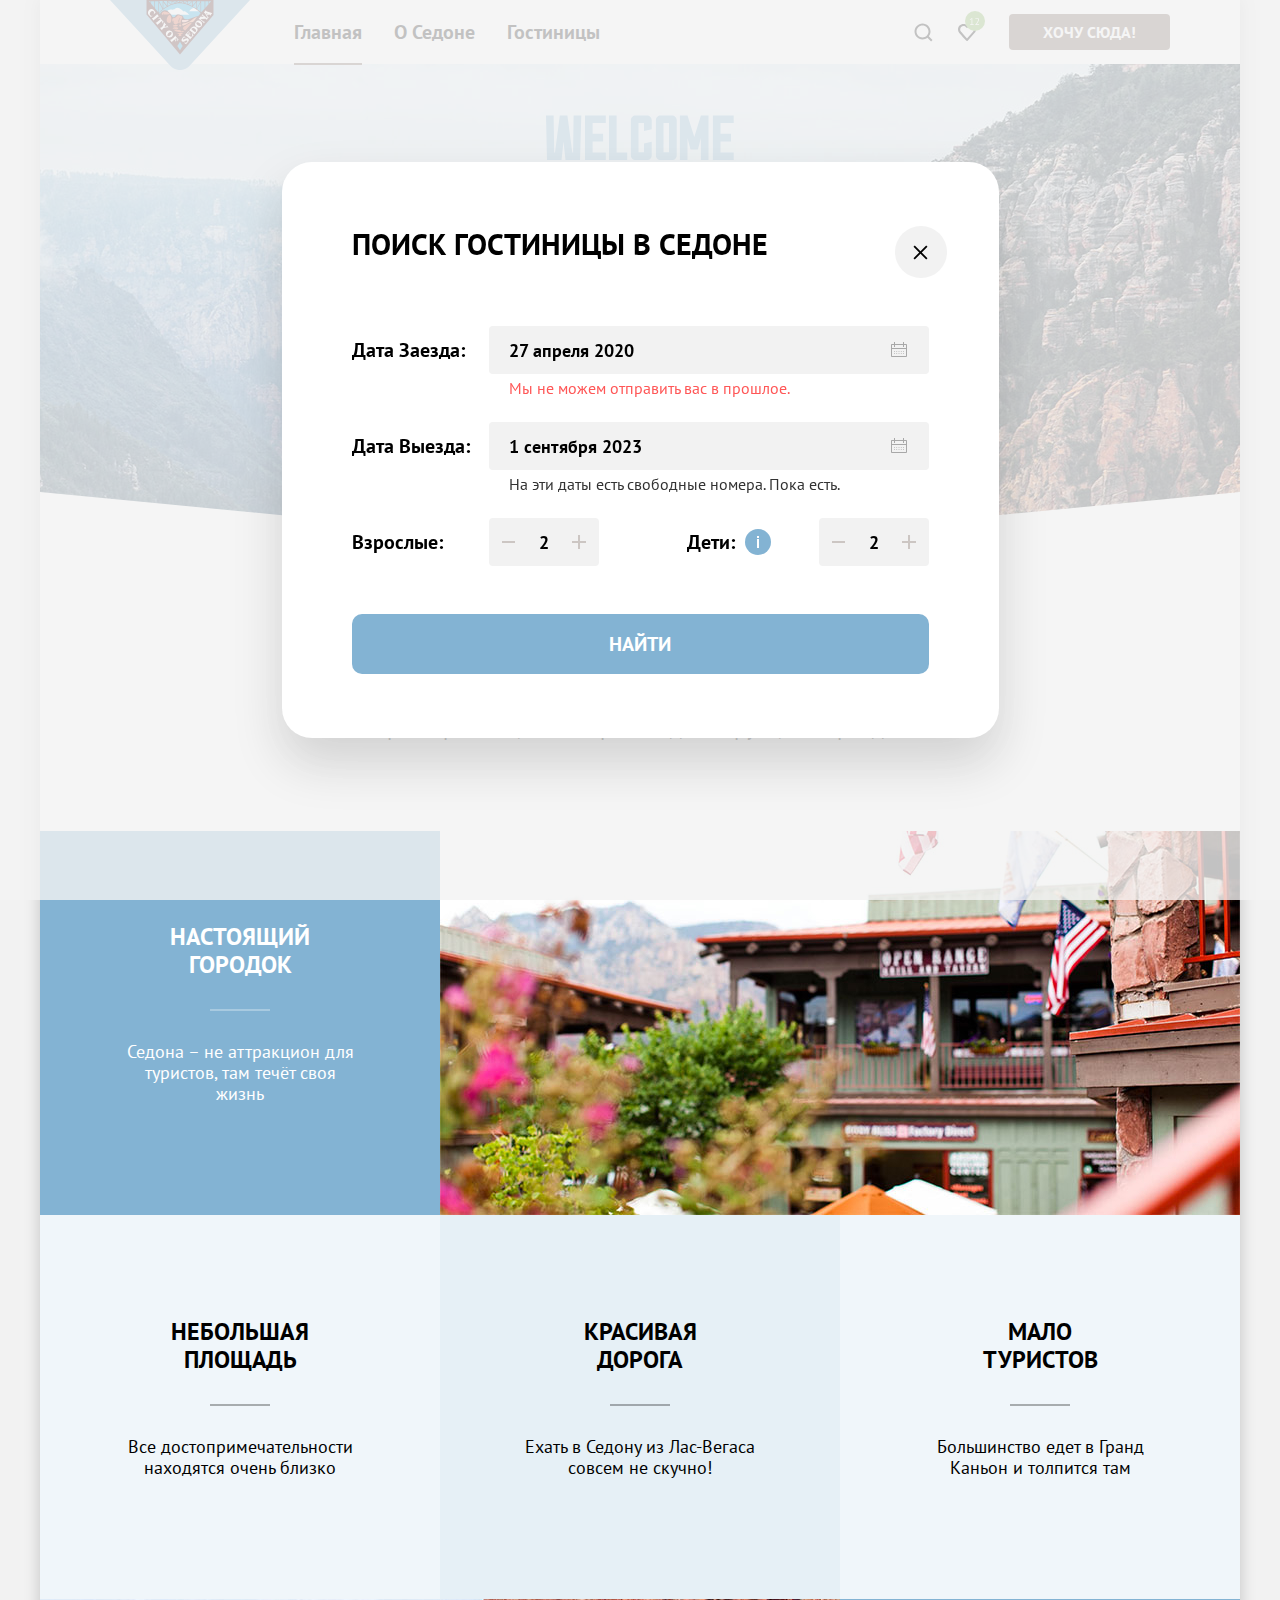
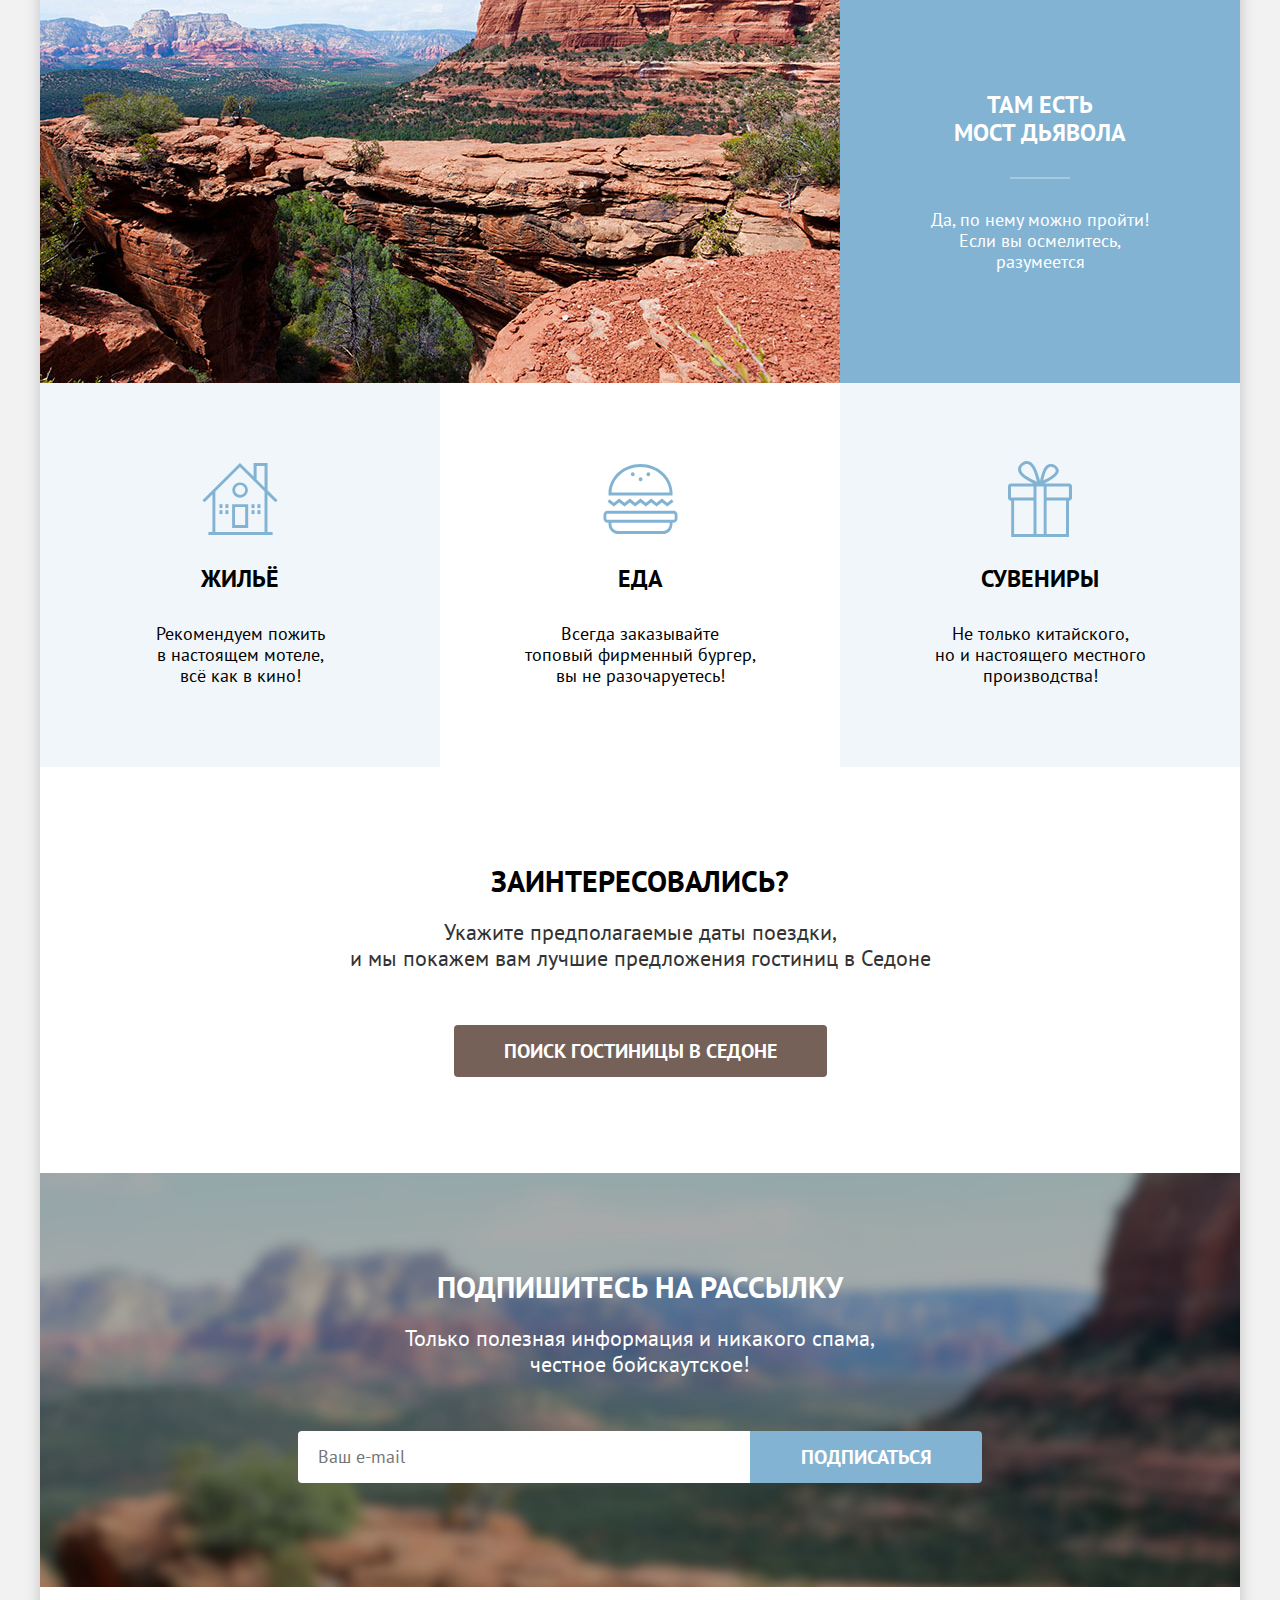
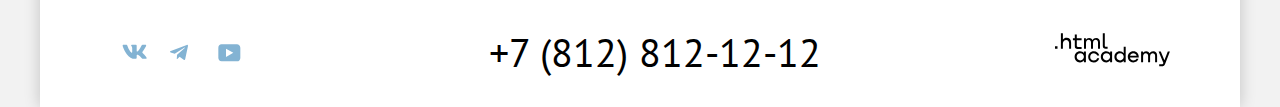
==== index.html @ a148a126 "правки" ====
<!DOCTYPE html>
<html lang="ru">

  <head>
    <meta charset="utf-8">
    <meta name="viewport" content="width=device-width, initial-scale=1">
    <link rel="stylesheet" href="styles/styles.css">
    <link rel="icon" type="image/png" sizes="32x32" href="images/favicon.png">
    <title>Седона - лучший город в Аризоне!</title>
  </head>

  <body>
    <div class="content-wrapper">
      <!-- header -->
    <header class="page-header">
      <nav class="header-navigation">
        <a class="nav-link link" href="index.html">
          <img class="header-logo" src="images/sedona-logo.svg" alt="Логотип города Седона.">
        </a>
        <ul class="nav-list list">
          <li class="nav-item">
            <a class="nav-link nav-link-current link" href="index.html">Главная</a>
          </li>
          <li class="nav-item">
            <a class="nav-link link" href="#">О Седоне</a>
          </li>
          <li class="nav-item">
            <a class="nav-link link" href="catalog.html">Гостиницы</a>
          </li>
        </ul>
        <ul class="nav-user list">
          <li class="nav-user-item">
            <span class="visually-hidden">Поиск гостиницы.</span>
            <a class="search-btn link" href="catalog.html"></a>
          </li>
          <li class="nav-user-item favorites-count">
            <span class="visually-hidden">Список избранного.</span>
            <a class="favorite-btn link" href="#"></a>
          </li>
          <li class="nav-user-item">
            <a class="favorites-hotel-button link btn-brown" href="#">ХОЧУ СЮДА!</a>
          </li>
        </ul>
      </nav>
    </header>

    <main class="main-index">
          <!-- intro -->
      <section class="welcome-intro">
        <div class="background-intro">
          <img class="welcome-intro-img" src="images/welcome-intro.svg" width="458" height="352" alt="Добро пожаловать в неподражаемую Седону, потому что Гранд-Каньон отстой.">
        </div>
        <h1 class="main-title">Седона – небольшой городок в аризоне,<br> заслуживающий большего!</h1>
        <p class="main-title-description">Рассмотрим причины, по которым Седона круче, чем Гранд-Каньон!</p>
      </section>
          <!-- список преимуществ -->
      <section class="advantages">
        <ul class="advantage-list list">
          <li class="advantage-item blue-card">
            <h3 class="advantage-title underline">Настоящий<br> городок</h3>
            <p class="advantage-description">Седона – не аттракцион для<br> туристов, там течёт своя<br> жизнь</p>
          </li>
          <li class="advantage-item advantage-image">
            <img src="images/town-image.jpg" alt="Здания города на фоне горы." width="800" height="384">
          </li>
          <li class="advantage-item second-string">
            <h3 class="advantage-title underline">Небольшая<br> площадь</h3>
            <p class="advantage-description">Все достопримечательности<br> находятся очень близко</p>
          </li>
          <li class="advantage-item second-string lightblue-card">
            <h3 class="advantage-title underline">Красивая<br> дорога</h3>
            <p class="advantage-description">Ехать в Седону из Лаc-Вегаса<br> совсем не скучно!</p>
          </li>
          <li class="advantage-item second-string">
            <h3 class="advantage-title underline">Мало<br> туристов</h3>
            <p class="advantage-description">Большинство едет в Гранд<br> Каньон и толпится там</p>
          </li>
          <li class="advantage-item advantage-image">
            <img src="images/devil-bridge.jpg" alt="Горная арка соединяющая две скалы." width="800" height="384">
          </li>
          <li class="advantage-item blue-card">
            <h3 class="advantage-title underline">Там есть<br> мост дьявола</h3>
            <p class="advantage-description">Да, по нему можно пройти!<br> Если вы осмелитесь,<br> разумеется</p>
          </li>
          <li class="advantage-item housing-card">
            <h3 class="advantage-title">Жильё</h3>
            <p class="advantage-description">Рекомендуем пожить<br> в настоящем мотеле,<br> всё как в кино!</p>
          </li>
          <li class="advantage-item food-card">
            <h3 class="advantage-title">Еда</h3>
            <p class="advantage-description">Всегда заказывайте<br> топовый фирменный бургер,<br> вы не разочаруетесь!
            </p>
          </li>
          <li class="advantage-item souvenir-card">
            <h3 class="advantage-title">Сувениры</h3>
            <p class="advantage-description">Не только китайского,<br> но и настоящего местного<br> производства!</p>
          </li>
        </ul>
      </section>
          <!-- поиск гостницы -->
      <section class="hotel-search">
        <h2 class="hotel-search-title">Заинтересовались?</h2>
        <p class="hotel-search-offer">Укажите предполагаемые даты поездки,<br> и мы покажем вам лучшие предложения гостиниц в Седоне</p>
        <a class="hotel-search-btn link btn-brown" href="catalog.html">Поиск гостиницы в Седоне</a>
      </section>
          <!-- подписка на рассылку -->
      <section class="mailing-list">
        <h2 class="subscribe-title">Подпишитесь на рассылку</h2>
        <p class="subscribe-description">Только полезная информация и никакого спама,<br> честное бойскаутское!</p>
        <form class="subscribe-field" action="https://echo.htmlacademy.ru/" method="post">
          <label class="email-label" for="mail-input"></label>
          <input type="email" placeholder="Ваш e-mail" class="mail-input" id="mail-input" name="subscriber email">
          <button class="subscribe-btn btn-blue" type="submit">подписаться</button>
        </form>
      </section>
    </main>
        <!-- footer -->
    <footer class="page-footer">
      <ul class="social list">
        <li class="social-item">
          <a class="footer-link-vk" href="https://vk.com/htmlacademy">
            <svg class="social-icon" width="25" height="15" fill="none" viewBox="0 0 25 15" xmlns="http://www.w3.org/2000/svg"><path fill-rule="evenodd" clip-rule="evenodd" d="M24.116 1.804c.166-.546 0-.948-.795-.948h-2.625c-.668 0-.976.347-1.143.73 0 0-1.335 3.196-3.226 5.272-.612.602-.89.793-1.224.793-.167 0-.418-.19-.418-.738V1.804c0-.656-.184-.948-.74-.948H9.817c-.417 0-.668.304-.668.593 0 .621.946.765 1.043 2.513V7.76c0 .833-.153.984-.487.984-.89 0-3.055-3.21-4.34-6.885-.249-.715-.5-1.003-1.172-1.003H1.566c-.75 0-.9.347-.9.73 0 .682.89 4.07 4.145 8.551 2.17 3.06 5.225 4.72 8.008 4.72 1.67 0 1.875-.369 1.875-1.004V11.54c0-.737.158-.884.687-.884.39 0 1.057.192 2.615 1.667 1.78 1.75 2.073 2.533 3.075 2.533h2.625c.75 0 1.126-.368.91-1.096-.238-.724-1.088-1.775-2.215-3.022-.612-.71-1.53-1.475-1.809-1.858-.389-.49-.278-.71 0-1.147 0 0 3.2-4.426 3.533-5.929h.001Z"/></svg>
            <span class="visually-hidden">Группа в контакте html академии.</span>
          </a>
        </li>
        <li class="social-item">
          <a class="footer-link-tg" href="https://t.me/htmlacademy">
            <svg class="social-icon" width="18" height="16" viewBox="0 0 18 16" fill="none" xmlns="http://www.w3.org/2000/svg"><path d="M16.785.956.84 7.104C-.248 7.541-.24 8.148.64 8.42l4.094 1.277 9.472-5.976c.448-.272.857-.126.52.173l-7.673 6.925H7.05l.002.001-.283 4.22c.414 0 .597-.19.829-.414l1.988-1.934 4.136 3.055c.762.42 1.31.205 1.5-.706l2.715-12.795c.278-1.114-.425-1.618-1.153-1.29Z"/></svg>
            <span class="visually-hidden">Канал в телеграм html академии.</span>
          </a>
        </li>
        <li class="social-item">
          <a class="footer-link-yt" href="https://youtube.com/user/htmlacademyru">
            <svg class="social-icon" width="23" height="18" viewBox="0 0 23 18" fill="none" xmlns="http://www.w3.org/2000/svg"><path d="M18.94.356H3.507C1.647.356.333 1.95.333 3.756V13.85c0 1.913 1.314 3.506 3.174 3.506H19.16c1.642 0 3.174-1.593 3.174-3.4v-10.2c-.219-1.806-1.532-3.4-3.393-3.4ZM7.995 12.894V4.819l7.333 4.037-7.333 4.038Z"/></svg>
            <span class="visually-hidden">Канал на ютуб html академии.</span>
          </a>
        </li>
      </ul>
      <a class="footer-phone-number link" href="telto:+78128121212">
        +7 (812) 812-12-12
        <span class="visually-hidden">Контактный номер академии.</span>
      </a>
      <a class="footer-link-htmlacademy" href="https://htmlacademy.ru/">
        <svg class="academy-icon" width="115" height="34" viewBox="0 0 115 34" fill="none" xmlns="http://www.w3.org/2000/svg"><path d="M0 13.256v2.6h2.5v-2.6H0ZM11.6 4.856c-1.6 0-2.8.7-3.6 1.7h-.1v-6.2h-2v15.5h2v-5.3c0-2.1 1.3-3.6 3.3-3.6 1.8 0 2.9 1.4 2.9 3.2v5.7h2v-6.1c.1-3-1.8-4.9-4.5-4.9ZM26.6 5.156h-4.8v-3.7h-2v3.8h-1.9v2h1.9v6c0 1.7 1 2.7 2.7 2.7h4.1v-2h-3.7c-.7 0-1.1-.4-1.1-1.1v-5.7h4.8v-2ZM41.1 4.956c-1.6 0-2.9.8-3.5 2.1h-.1c-.6-1.2-1.8-2.1-3.4-2.1-1.4 0-2.5.8-3.1 1.8h-.1v-1.6H29v10.6h2v-5.4c0-2 1-3.5 2.6-3.5 1.5 0 2.4 1 2.4 2.6v6.3h2v-5.6c0-2.4 1.4-3.3 2.6-3.3 1.5 0 2.4 1 2.4 2.6v6.3h2v-6.5c.1-2.5-1.4-4.3-3.9-4.3ZM47.8 13.056c0 1.7 1 2.7 2.8 2.7h2v-2h-1.7c-.7 0-1.1-.4-1.1-1.1V.356h-2v12.7ZM28.9 20.056c-.9-1.1-2.2-1.8-3.9-1.8-3.1 0-5.4 2.3-5.4 5.6s2.3 5.6 5.4 5.6c1.8 0 3-.8 3.8-1.9h.1v1.6h2v-10.6h-2v1.5Zm-3.6 7.4c-2.2 0-3.6-1.6-3.6-3.6s1.4-3.6 3.6-3.6 3.6 1.6 3.6 3.6c0 1.9-1.4 3.6-3.6 3.6ZM44.2 22.356c-.5-2.4-2.6-4.1-5.4-4.1-3.4 0-5.6 2.5-5.6 5.6 0 3.1 2.2 5.6 5.6 5.6 2.8 0 4.9-1.8 5.4-4.2h-2.1c-.4 1.3-1.7 2.3-3.3 2.3-2.2 0-3.6-1.6-3.6-3.6s1.4-3.6 3.6-3.6c1.6 0 2.8 1 3.3 2.2h2.1v-.2ZM55.1 20.056c-.9-1.1-2.2-1.8-3.9-1.8-3.1 0-5.4 2.3-5.4 5.6s2.3 5.6 5.4 5.6c1.8 0 3-.8 3.8-1.9h.1v1.6h2v-10.6h-2v1.5Zm-3.6 7.4c-2.2 0-3.6-1.6-3.6-3.6s1.4-3.6 3.6-3.6 3.6 1.6 3.6 3.6c0 1.9-1.5 3.6-3.6 3.6ZM68.7 20.156c-.9-1.1-2.2-1.9-3.9-1.9-3.1 0-5.4 2.3-5.4 5.6s2.2 5.6 5.4 5.6c1.7 0 3-.8 3.8-1.8h.1v1.5h2v-15.4h-2v6.4Zm-3.6 7.3c-2.2 0-3.6-1.6-3.6-3.6s1.4-3.6 3.6-3.6 3.6 1.6 3.6 3.6c-.1 2-1.5 3.6-3.6 3.6ZM78.3 18.256c-3.3 0-5.5 2.5-5.5 5.6 0 3 2.1 5.6 5.5 5.6 2.5 0 4.5-1.3 5.2-3.6h-2.1c-.5 1-1.6 1.6-3 1.6-1.9 0-3.3-1.3-3.4-2.9h8.8c.2-3.6-2-6.3-5.5-6.3Zm0 1.9c1.7 0 3 1 3.3 2.6h-6.5c.3-1.5 1.5-2.6 3.2-2.6ZM98.2 18.256c-1.6 0-2.9.8-3.6 2h-.1c-.6-1.2-1.8-2-3.4-2-1.4 0-2.5.7-3.1 1.8v-1.5h-1.9v10.6h2v-5.4c0-2 1-3.4 2.6-3.5 1.5 0 2.4 1 2.4 2.6v6.3h2v-5.6c0-2.4 1.4-3.3 2.6-3.3 1.5 0 2.4 1 2.4 2.6v6.3h2v-6.5c.1-2.6-1.4-4.4-3.9-4.4ZM109.4 27.356l-3.6-8.9h-2.2l4.8 11.6c-.3.9-.7 1.2-1.7 1.2h-2.5v2h2.5c1.8 0 2.8-.8 3.5-2.6l4.7-12.2h-2.1l-3.4 8.9Z"/></svg>
        <span class="visually-hidden">Сайт html академии.</span>
      </a>
    </footer>
        <!-- modal-container -->
        <!-- для отображения модального окна нужно удалить класс modal-container-close -->
    <div class="modal-container modal-container-close">
      <div class="modal-wrapper">
        <button class="modal-close-btn">
          <span class="visually-hidden">Закрыть.</span>
        </button>
        <div class="modal-content">
          <h2 class="modal-title">Поиск гостиницы в Седоне</h2>
          <form class="modal-field" action="https://echo.htmlacademy.ru/" method="post">
            <label class="arrival-date" for="arrival-date-input">Дата Заезда:</label>
            <input class="arrival-date-input modal-input" type="text" value="27 апреля 2020" id="arrival-date-input" name="arrival date" required>
            <p class="date-error">Мы не можем отправить вас в прошлое.</p>
            <label class="departure-date" for="departure-date-input">Дата Выезда:</label>
            <input class="departure-date-input modal-input" type="text" value="1 сентября 2023" id="departure-date-input" name="departure date" required>
            <p class="free-rooms">На эти даты есть свободные номера. Пока есть.</p>
            <label class="adults-count" for="adults-count-input">Взрослые:</label>
            <div class="adults-count-wrapper">
              <button class="minus-btn" type="button">
                <span class="visually-hidden">Минус.</span>
              </button>
              <input class="adults-count-input modal-input" type="text" value="2" id="adults-count-input" name="adults count" required>
              <button class="plus-btn" type="button">
                <span class="visually-hidden">Плюс.</span>
              </button>
            </div>
            <label class="childs-count" for="childs-count-input">
              Дети:
              <span class="tooltip">
                <span class="tooltip-text">Укажите количество детей,<br> которые будут с вами, возраст<br> которых от 6 до 18 лет. Дети<br> до 6 лет размещаются<br> бесплатно.</span>
              </span>
            </label>
            <div class="childs-count-wrapper">
              <button class="minus-btn" type="button">
                <span class="visually-hidden">Минус.</span>
              </button>
              <input class="childs-count-input modal-input" type="text" value="2" id="childs-count-input" name="childs count" required>
              <button class="plus-btn" type="button">
                <span class="visually-hidden">Плюс.</span>
              </button>
            </div>
            <button class="modal-search-btn" type="submit">Найти</button>
          </form>
        </div>
      </div>
    </div>
    </div>
  </body>
</html>
---- styles/styles.css ----
/*
* Prefixed by https://autoprefixer.github.io
* PostCSS: v8.4.14,
* Autoprefixer: v10.4.7
* Browsers: > 2% and last 1 version
*/

@font-face {
  font-family: "PT Sans";
  font-style: normal;
  font-weight: 400;
  src: url("../fonts/ptsans-400.woff2") format("woff2");
  font-display: swap;
}

@font-face {
  font-family: "PT Sans";
  font-style: normal;
  font-weight: 700;
  src: url("../fonts/ptsans-700.woff2") format("woff2");
  font-display: swap;
}

html {
  background-color: #f2f2f2;
  height: 100%;
}

body {
  min-width: 1200px;
  min-height: 100%;
  margin: 0;
  padding: 0;
  display: flex;
  flex-direction: column;
  font-family: "PT Sans", "Arial", sans-serif;
  font-size: 18px;
  line-height: 21px;
  font-weight: 400;
  color: #000000;
  background-color: #f2f2f2;
}

.content-wrapper {
  margin: 0 auto;
  width: 1200px;
  background-color: #ffffff;
  box-shadow: 0 0 15px rgba(0, 0, 0, 0.2);
}

.link {
  text-decoration: none;
  color: inherit;
}

.list {
  list-style-type: none;
}

.visually-hidden {
  position: absolute;
  width: 1px;
  height: 1px;
  margin: -1px;
  padding: 0;
  border: 0;
  clip: rect(0 0 0 0);
  overflow: hidden;
}

/* header */
.header-navigation {
  display: flex;
  position: relative;
  padding: 0 70px;
}

.header-logo {
  position: absolute;
  top: 0;
  z-index: 1;
}

.nav-list {
  margin: 0 0 0 168px;
  padding: 0;
  display: flex;
  flex-wrap: wrap;
  max-width: 460px;
  align-items: center;
  font-size: 20px;
  line-height: 24px;
  font-weight: 700;
}

.nav-item {
  position: relative;
  margin: 20px 16px;
}

.nav-link {
  padding: 20px 0;
}

.nav-link-current::after {
  content: "";
  position: absolute;
  display: block;
  width: 100%;
  top: 43px;
  border-bottom: 2px solid #756257;
  z-index: 1;
}

.nav-user {
  margin: 0;
  margin-left: auto;
  padding: 0;
  display: flex;
  flex-wrap: wrap;
  max-width: 320px;
  align-items: center;
}

.nav-user-item {
  position: relative;
}

.search-btn {
  display: block;
  padding: 22px 12px;
  width: 20px;
  height: 20px;
  background-image: url("../images/search-btn.svg");
  background-repeat: no-repeat;
  background-position: 50% 50%;
}

.favorite-btn {
  display: block;
  padding: 23px 13px;
  width: 18px;
  height: 17px;
  background-image: url("../images/favorites-btn.svg");
  background-repeat: no-repeat;
  background-position: 50% 50%;
}

.favorites-hotel-button {
  display: block;
  margin: 14px 0 14px;
  margin-left: 20px;
  padding: 8px 34px;
  font-size: 16px;
  line-height: 20px;
  font-weight: 700;
  color: #ffffff;
  background-color: #756157;
  border-radius: 4px;
}

.favorites-count::before {
  content: "";
  position: absolute;
  top: 10px;
  left: 20px;
  width: 20px;
  height: 20px;
  background-image: url("../images/favorites-count.svg");
}
/* header */

/* main */
/* welcome-intro */
.main-index {
  flex-grow: 1;
}

.background-intro {
  margin-bottom: 69px;
  display: block;
  min-height: 485px;
  text-align: center;
  background:
    url("../images/intro-lowercase.svg") no-repeat center bottom,
    url("../images/index-background.jpg") no-repeat center;
  background-color: #000000;
}

.welcome-intro-img {
  margin-top: 51px;
}

.main-title {
  margin-top: 0;
  margin-bottom: 25px;
  text-align: center;
  font-size: 30px;
  line-height: 36px;
  font-weight: 700;
  text-transform: uppercase;
}

.main-title-description {
  margin-top: 0;
  margin-bottom: 90px;
  text-align: center;
  font-size: 22px;
  line-height: 26px;
  color: #333333;
}
/* welcome-intro */

/* advantages */
.advantage-list {
  margin: 0;
  padding: 0;
  display: grid;
  grid-template-columns: 400px 400px 400px;
  grid-auto-flow: dense;
  text-align: center;
}

.advantage-item {
  display: flex;
  min-height: 384px;
  box-sizing: border-box;
  flex-direction: column;
  text-align: center;
  background-color: rgba(131, 179, 211, 0.12);
}

.advantage-image {
  grid-column: span 2;
}

.advantage-title {
  margin: 0 0 62px;
  position: relative;
  font-size: 24px;
  line-height: 28px;
  font-weight: 700;
  text-transform: uppercase;
}

.housing-card .advantage-title,
.food-card .advantage-title,
.souvenir-card .advantage-title {
  margin-bottom: 30px;
}

.blue-card .advantage-title {
  color: #ffffff;
}

.advantage-description {
  margin: 0;
}

.blue-card {
  padding: 92px 84px 111px;
  background-color: rgba(131, 179, 211, 1);
  color: #ffffff;
}

.second-string {
  padding: 103px 84px 121px;
}

.housing-card,
.food-card,
.souvenir-card {
  padding: 182px 84px 81px;
}

.housing-card {
  background: url("../images/hotel-icon.svg") no-repeat center 80px;
  background-color: rgba(131, 179, 211, 0.12);
}

.food-card {
  background: url("../images/food-icon.svg") no-repeat center 81px;
}

.souvenir-card {
  background: url("../images/souvenir-icon.svg") no-repeat center 78px;
  background-color: rgba(131, 179, 211, 0.12);
}

.underline::after {
  content: "";
  position: absolute;
  display: block;
  top: 86px;
  left: 50%;
  transform: translate(-50%);
  width: 60px;
  border-bottom: 2px solid rgba(0, 0, 0, 0.3);
}

.blue-card .underline::after {
  border-bottom: 2px solid rgba(255, 255, 255, 0.3);
}

.lightblue-card {
  background-color: rgba(131, 179, 211, 0.2);
}
/* advantages */

/* hotel-search */
.hotel-search {
  padding: 96px 0;
  text-align: center;
}

.hotel-search-title {
  margin: 0 auto 20px;
  max-width: 592px;
  font-size: 30px;
  line-height: 36px;
  font-weight: 700;
  text-transform: uppercase;
}

.hotel-search-offer {
  margin-top: 0;
  margin-bottom: 54px;
  font-size: 22px;
  line-height: 26px;
  color: #333333;
}

.hotel-search-btn {
  margin: 0 auto;
  padding: 8px 50px;
  display: inline-block;
  line-height: 36px;
  font-size: 20px;
  font-weight: 700;
  text-transform: uppercase;
  color: #ffffff;
  background-color: #756157;
  border-radius: 4px;
}
/* hotel-search */

/* mailing-list */
.mailing-list {
  padding: 96px 0 104px;
  text-align: center;
  background-image: url("../images/mailing-list-background.jpeg");
  background-size: cover;
  background-color: #000000;
}

.subscribe-title {
  margin-top: 0;
  margin-bottom: 20px;
  font-size: 30px;
  line-height: 36px;
  font-weight: 700;
  text-transform: uppercase;
  color: #ffffff;
}

.subscribe-description {
  margin: 0 auto 54px;
  max-width: 475px;
  font-size: 22px;
  line-height: 26px;
  color: #ffffff;
}

.subscribe-field {
  margin: 0;
  padding: 0;
  display: flex;
  justify-content: center;
}

.mail-input {
  margin: 0;
  padding: 14px 0 14px 20px;
  width: 432px;
  font-family: "PT Sans", "Arial", sans-serif;
  font-size: 18px;
  line-height: 24px;
  border: none;
  border-radius: 4px 0 0 4px;
  outline: none;
}

.inner-mail-input {
  background-color: #f2f2f2;
}

.subscribe-btn {
  margin: 0;
  padding: 8px 0;
  width: 232px;
  font-family: "PT Sans", "Arial", sans-serif;
  font-size: 20px;
  line-height: 36px;
  font-weight: 700;
  text-transform: uppercase;
  color: #ffffff;
  background-color: #82b3d3;
  border: none;
  border-radius: 0 4px 4px 0;
}
/* mailing-list */

/* page-footer */
.page-footer {
  padding: 45px 70px 35px 70px;
  display: flex;
  flex-wrap: wrap;
  justify-content: space-between;
  align-items: center;
}

.social {
  margin: 0;
  padding: 0;
  max-width: 144px;
  display: flex;
  flex-wrap: wrap;
  align-items: center;
}

.social-item {
  width: 48px;
  height: 40px;
}

.social-icon {
  padding: 12px 12px;
  fill: #83b3d3;
}

.footer-phone-number {
  display: block;
  margin: 0;
  padding: 0;
  max-width: 340px;
  font-size: 40px;
  line-height: 40px;
}

.academy-icon {
  fill: #000000;
}
/* page-footer */

/* modal-container */
.modal-container {
  position: fixed;
  top: 0;
  left: 0;
  display: flex;
  width: 100%;
  height: 100%;
  background-color: rgba(242, 242, 242, 0.8);
  z-index: 1;
}

/* .modal-container-close {
  display: none;
} */

.modal-wrapper {
  position: relative;
  margin: auto;
  padding: 64px 70px;
  box-sizing: border-box;
  width: 717px;
  background-color: #ffffff;
  box-shadow: 0 25px 50px rgba(0, 0, 0, 0.15);
  border-radius: 30px;
}

.modal-close-btn {
  position: absolute;
  right: 52px;
  top: 64px;
  width: 52px;
  height: 52px;
  background-image: url("../images/modal-close.svg");
  background-repeat: no-repeat;
  background-position: center;
  background-color: #f2f2f2;
  border: none;
  border-radius: 50%;
}

.modal-title {
  margin-top: 0;
  margin-bottom: 64px;
  font-size: 30px;
  line-height: 36px;
  font-weight: 700;
  text-transform: uppercase;
}

.modal-field {
  display: grid;
  grid-template-columns: 137px 110px 1fr 110px;
  grid-template-rows: repeat(5, auto);
  align-items: center;
}

.modal-field label {
  font-size: 20px;
  line-height: 24px;
  font-weight: 700;
}

.modal-input {
  box-sizing: border-box;
  height: 48px;
  font-family: "PT Sans", "Arial", sans-serif;
  font-size: 18px;
  line-height: 24px;
  font-weight: 700;
  background-color: #f2f2f2;
  border: none;
  border-radius: 4px;
  outline: none;
}

.arrival-date,
.departure-date,
.adults-count {
  grid-column: 1/2;
}

.arrival-date-input,
.departure-date-input {
  grid-column: 2/5;
  padding: 12px 50px 12px 20px;
  background-image: url("../images/modal-calendar.svg");
  background-repeat: no-repeat;
  background-position: center right 20px;
}

.date-error,
.free-rooms {
  grid-column: 2/5;
  margin: 4px 0 23px;
  padding-left: 20px;
  align-self: flex-start;
  font-size: 16px;
  line-height: 21px;
  font-weight: 400;
}

.date-error {
  min-width: 280px;
  color: #ff5757;
}

.free-rooms {
  min-width: 331px;
  color: #333333;
}

.childs-count {
  margin-left: 88px;
  grid-column: 3/4;
  max-width: 137px;
}

.adults-count-wrapper {
  grid-column: 2/3;
}

.childs-count-wrapper {
  grid-column: 4/5;
}

.adults-count-wrapper,
.childs-count-wrapper {
  height: 48px;
  box-sizing: border-box;
  display: flex;
  justify-content: space-between;
  background-color: #f2f2f2;
  border-radius: 4px;
}

.adults-count-input,
.childs-count-input {
  margin: 0;
  display: block;
  min-width: 31px;
  height: 100%;
  text-align: center;
  border-radius: 0;
}

.minus-btn {
  margin: 0;
  margin-left: 13px;
  box-sizing: border-box;
  position: relative;
  width: 20px;
  height: 20px;
  align-self: center;
  background-image: url("../images/modal-minus.svg");
  background-repeat: no-repeat;
  background-position: center;
  background-color: transparent;
  border: none;
}

.plus-btn {
  margin: 0;
  margin-right: 13px;
  box-sizing: border-box;
  position: relative;
  width: 20px;
  height: 20px;
  align-self: center;
  background-image: url("../images/modal-plus.svg");
  background-repeat: no-repeat;
  background-position: center;
  background-color: transparent;
  border: none;
}

.tooltip {
  margin-left: 10px;
  padding: 0 13px;
  position: relative;
  background-image: url("../images/modal-tooltip.svg");
  background-repeat: no-repeat;
  background-position: center;
  border-radius: 50%;
  background-color: #83b3d3;
}

.tooltip-text {
  visibility: hidden;
  position: absolute;
  padding: 20px 18px 18px 22px;
  box-sizing: border-box;
  top: 100%;
  left: 50%;
  min-width: 256px;
  min-height: 143px;
  font-size: 16px;
  line-height: 20px;
  font-weight: 400;
  color: #ffffff;
  background-color: #333333;
  border-radius: 10px;
  box-shadow: 0 15px 30px rgba(0, 0, 0, 0.3);
  transform: translate(-50%, 15px);
  z-index: 1;
}

.tooltip-text::after {
  position: absolute;
  content: "";
  top: -9px;
  left: 50%;
  width: 19px;
  height: 9px;
  background-image: url("../images/modal-tooltip-tail.svg");
  background-repeat: no-repeat;
  transform: translate(-50%);
}

.tooltip:hover .tooltip-text {
  visibility: visible;
}

.modal-search-btn {
  margin: 48px 0 0 0;
  padding: 18px 0;
  grid-column: 1/-1;
  font-family: "PT Sans", "Arial", sans-serif;
  font-size: 20px;
  line-height: 24px;
  font-weight: 700;
  text-transform: uppercase;
  color: #ffffff;
  background-color: #83b3d3;
  border: none;
  border-radius: 10px;
}
/* modal-container */

/* main-inner */
/* sedona-hotels */
.sedona-hotels {
  margin-bottom: 50px;
  padding: 35px 70px 70px;
  box-sizing: border-box;
  content: "";
  min-height: 412px;
  background-image: url("../images/catalog-page/catalog-background.jpeg");
  background-repeat: no-repeat;
  background-size: cover;
  background-color: #000000;
}

.inner-title {
  margin: 0;
  margin-bottom: 8px;
  font-size: 60px;
  line-height: 78px;
  color: #ffffff;
}

.breadcrumps {
  margin: 0;
  margin-bottom: 40px;
  padding: 0;
  width: 114px;
  display: flex;
  flex-direction: row;
  justify-content: space-between;
  align-items: center;
  font-size: 16px;
  line-height: 21px;
  color: #ffffff;
}

.breadcrumps-item {
  position: relative;
}

.breadcrumps-homepage-link {
  display: block;
  width: 12px;
  height: 12px;
  background-image: url("../images/catalog-page/hotel-icon.svg");
  background-size: cover;
}

.breadcrumps-item:first-child::after {
  content: "";
  position: absolute;
  left: 23px;
  top: 0;
  width: 7px;
  height: 10px;
  background-image: url("../images/catalog-page/breadscrump-arrow.svg");
  background-size: cover;
}
/* sedona-hotels */

/* hotel-filters */
.hotel-filters {
  color: #ffffff;
}

.hotel-filters-form {
  margin: 0;
  padding: 0;
  display: flex;
  flex-wrap: wrap;
}

.fieldset-form {
  margin: 0;
  padding: 0;
  border: none;
}

.fieldset-title {
  margin-bottom: 32px;
  padding: 0;
  max-width: 151px;
  font-size: 20px;
  line-height: 24px;
  font-weight: 700;
}

.fieldset-form-list {
  margin: 0 70px 0 0;
  padding: 0;
  width: 150px;
  display: flex;
  flex-direction: column;
  justify-content: space-between;
  align-items: flex-start;
  gap: 16px;
  font-size: 18px;
  line-height: 23px;
}

.control {
  position: relative;
  display: block;
  padding-left: 36px;
}

.control-input,
.radio {
  position: absolute;
  width: 1px;
  height: 1px;
  margin: -1px;
  padding: 0;
  border: 0;
  clip: rect(0 0 0 0);
  overflow: hidden;
}

.control-mark-checkbox {
  position: absolute;
  top: 2px;
  left: 0;
  width: 20px;
  height: 20px;
  background-color: #ffffff;
  border-radius: 4px;
}

.control-input[type="checkbox"]:checked + .control-mark-checkbox::before {
  position: absolute;
  content: "";
  top: 5px;
  left: 4px;
  height: 20px;
  width: 20px;
  background: url("../images/catalog-page/checkbox.svg") no-repeat;
}

.control-mark-radio {
  position: absolute;
  top: 2px;
  left: 0;
  width: 20px;
  height: 20px;
  background-color: #ffffff;
  border-radius: 50%;
}

.radio[type="radio"]:checked + .control-mark-radio::before {
  position: absolute;
  content: "";
  top: 5px;
  left: 5px;
  height: 10px;
  width: 10px;
  background-color: #3f5e72;
  border-radius: 50%;
}

.range-form {
  margin: 0 70px 0 70px;
  width: 288px;
}

.range-wrapper {
  position: relative;
  margin-bottom: 44px;
  width: 288px;
  display: flex;
  justify-content: space-between;
}

.range-input {
  padding: 12px 20px;
  box-sizing: border-box;
  width: 143px;
  font-size: 18px;
  line-height: 24px;
  font-weight: 700;
  border: none;
}

.left-range-input {
  border-radius: 4px 0 0 4px;
}

.range-wrapper::after {
  position: absolute;
  content: "от";
  top: 12px;
  left: 106px;
  font-family: "PT Sans", "Arial", sans-serif;
  font-weight: 400;
  font-size: 18px;
  line-height: 24px;
  color: #e5e5e5;
}

.range-wrapper::before {
  position: absolute;
  content: "до";
  top: 12px;
  left: 248px;
  font-family: "PT Sans", "Arial", sans-serif;
  font-weight: 400;
  font-size: 18px;
  line-height: 24px;
  color: #e5e5e5;
}

.right-range-input {
  border-radius: 0 4px 4px 0;
}

.range-scale {
  position: relative;
  height: 4px;
  margin-bottom: 8px;
  background-color: rgba(255, 255, 255, 0.3);
  border-radius: 2px;
}

.range-bar {
  position: absolute;
  height: 4px;
  left: 0;
  width: 226px;
  border-radius: 2px;
  background-color: #ffffff;
}

.range-toggle {
  position: absolute;
  background-color: #ffffff;
  height: 20px;
  width: 20px;
  border: none;
  border-radius: 5px;
  cursor: pointer;
}

.toggle-min {
  top: -8px;
}

.toggle-max {
  top: -8px;
  left: 206px;
}

.hotel-filters-btn {
  display: flex;
  flex-direction: column;
}

.accept-filters-btn {
  margin-top: 56px;
  padding: 8px 0;
  width: 191px;
  font-family: "PT Sans", "Arial", sans-serif;
  font-size: 16px;
  line-height: 20px;
  font-weight: 700;
  text-transform: uppercase;
  color: #ffffff;
  background-color: #82b3d3;
  border: none;
  border-radius: 4px;
}

.reset-filters-btn {
  margin-top: 32px;
  padding: 8px 0;
  width: 191px;
  font-family: "PT Sans", "Arial", sans-serif;
  font-size: 16px;
  line-height: 20px;
  font-weight: 700;
  text-transform: uppercase;
  color: #ffffff;
  background-color: rgba(0, 0, 0, 0);
  border: none;
}
/* hotel-filters */

/* hotel-sort */
.hotel-sort {
  margin: 0 70px 40px;
  display: flex;
  flex-wrap: wrap;
  align-items: center;
}

.hotel-sort-title {
  margin: 0;
  max-width: 340px;
  font-size: 30px;
  line-height: 36px;
  font-weight: 700;
  text-transform: uppercase;
}

.hotel-sort-list {
  margin: 0;
  margin-left: auto;
  padding: 12px 34px 12px 18px;
  width: 292px;
  height: 49px;
  font-family: "PT Sans", "Arial", sans-serif;
  font-size: 18px;
  line-height: 21px;
  color: #333333;
  border: 2px solid #e5e5e5;
  border-radius: 4px;
  background-image: url("../images/catalog-page/select-arrow.svg");
  background-repeat: no-repeat;
  background-position: right 18px center;
  appearance: none;
}

.hotel-sort-wrapper {
  margin-left: 70px;
  max-width: 160px;
  display: flex;
  flex-wrap: wrap;
  gap: 8px;
}

.view-btn {
  width: 48px;
  height: 48px;
  display: block;
  background-color: rgba(0, 0, 0, 0);
  background-position: 50% 50%;
  background-repeat: no-repeat;
  background-size: 16px 14px;
  border: 2px solid #e5e5e5;
  border-radius: 4px;
}

.view-btn-cards-current {
  border: 2px solid #000000;
}

.view-btn-cards {
  background-image: url("../images/catalog-page/view-icon-1.svg");
}

.view-btn-gallery {
  background-image: url("../images/catalog-page/view-icon-2.svg");
}

.view-btn-list {
  background-image: url("../images/catalog-page/view-icon-3.svg");
}

/* hotel-catalog */
.hotel-list {
  margin: 40px 70px 80px;
  padding: 0;
  display: grid;
  grid-template-columns: repeat(3, 340px);
  gap: 20px;
}

.hotel-card {
  padding: 20px;
  border: 1px solid #e6e6e6;
  border-radius: 4px;
}

.hotel-card-link {
  display: block;
  min-width: 300px;
}

.hotel-image {
  display: block;
  margin-bottom: 16px;
}

.hotel-card-title {
  margin: 0;
  margin-bottom: 16px;
  font-size: 24px;
  line-height: 28px;
  font-weight: 700;
}

.hotel-info-wrapper {
  margin-bottom: 16px;
  display: flex;
  font-size: 18px;
  line-height: 21px;
  font-weight: 400;
  color: #333333;
}

.hotel-type-item,
.hotel-price-item {
  margin: 0;
  width: 50%;
}

.hotel-price-item {
  text-align: right;
}

.hotel-card-btn-wrapper {
  margin-bottom: 16px;
  display: flex;
  justify-content: space-between;
}

.hotel-description-btn {
  margin: 0;
  padding: 8px 26px;
  box-sizing: border-box;
  max-width: 140px;
  font-size: 16px;
  line-height: 20px;
  font-weight: 700;
  text-transform: uppercase;
  text-align: center;
  color: #ffffff;
  background-color: #756157;
  border-radius: 4px;
}

.add-favorites-btn {
  margin: 0;
  padding: 8px 20px;
  box-sizing: border-box;
  max-width: 140px;
  font-family: "PT Sans", "Arial", sans-serif;
  font-size: 16px;
  line-height: 20px;
  font-weight: 700;
  text-transform: uppercase;
  color: #ffffff;
  background-color: #82b3d3;
  border: none;
  border-radius: 4px;
}

.added-favorites-btn {
  padding: 8px 18px;
  background-color: #7db54f;
}

.hotel-rate-wrapper {
  display: flex;
  flex-wrap: wrap;
  justify-content: space-between;
  align-items: center;
  font-size: 18px;
  line-height: 21px;
  font-weight: 400;
}

.hotel-rate-star {
  width: 140px;
  height: 36px;
}

.four-star {
  background:
    url("../images/catalog-page/star.svg") no-repeat 0,
    url("../images/catalog-page/star.svg") no-repeat 24px,
    url("../images/catalog-page/star.svg") no-repeat 48px,
    url("../images/catalog-page/star.svg") no-repeat 72px;
}

.three-star {
  background:
    url("../images/catalog-page/star.svg") no-repeat 0,
    url("../images/catalog-page/star.svg") no-repeat 24px,
    url("../images/catalog-page/star.svg") no-repeat 48px;
}

.two-star {
  background:
    url("../images/catalog-page/star.svg") no-repeat 0,
    url("../images/catalog-page/star.svg") no-repeat 24px;
}

.hotel-rate-number {
  margin: 0;
  padding: 8px 0;
  width: 140px;
  display: block;
  text-align: center;
  font-size: 16px;
  line-height: 20px;
  font-weight: 400;
  text-transform: uppercase;
  color: #333333;
  background-color: #f2f2f2;
  border-radius: 4px;
}
/* hotel-catalog */

/* pagination-list */
.pagination-list::before {
  content: "";
  position: absolute;
  width: 100%;
  top: -40px;
  border-bottom: 1px solid #e6e6e6;
  z-index: 1;
}

.pagination-list {
  margin: 0 70px 60px;
  padding: 0;
  position: relative;
  display: flex;
  flex-wrap: wrap;
  gap: 8px;
}

.pagination-item {
  max-width: 300px;
}

.pagination-link {
  display: block;
  box-sizing: border-box;
  min-width: 60px;
  height: 60px;
  padding: 12px 5px;
  text-align: center;
  font-size: 20px;
  line-height: 36px;
  font-weight: 700;
  color: #ffffff;
  background-color: #82b3d3;
  border-radius: 4px;
}

.pagination-link-current {
  color: #000000;
  background-color: #f2f2f2;
}

.pagination-link-empty {
  display: block;
  box-sizing: border-box;
  width: 60px;
  height: 60px;
  padding: 12px 0;
  text-align: center;
  font-size: 20px;
  line-height: 36px;
  font-weight: 700;
  color: #000000;
  background-color: #ffffff;
  border-radius: 4px;
}
/* pagination-list */

/* inner-mailing-list */
.inner-mailing-list {
  color: #000000;
  background-image: none;
  background-color: #ffffff;
}

.inner-subscribe-title {
  color: #000000;
}

.inner-subscribe-description {
  margin: 0 auto 54px;
  max-width: 475px;
  color: #333333;
}

/* btn-status */
.btn-blue:hover,
.btn-blue:focus {
  background-color: #68a2ca;
}

.btn-blue:active {
  color: rgba(255, 255, 255, 0.3);
  background-color: #82b3d3;
}

.btn-blue:disabled,
.btn-brown:disabled {
  background-color: #e5e5e5;
}

.btn-brown:hover,
.btn-brown:focus {
  background-color: #615048;
}

.btn-brown:active {
  color: rgba(255, 255, 255, 0.3);
  background-color: #756157;
}

.social-icon:hover,
.social-icon:focus {
  fill: #68a2ca;
}

.social-icon:active {
  fill: rgba(104, 162, 202, 0.3);
}

.footer-phone-number:hover,
.footer-phone-number:focus {
  color: #756157;
}

.footer-phone-number:active {
  color: #756157;
  opacity: 0.3;
}

.academy-icon:hover,
.academy-icon:focus {
  fill: #756157;
}

.academy-icon:active {
  fill: #756157;
  opacity: 0.3;
}

.control-input:hover + .control-mark-checkbox,
.radio:hover + .control-mark-radio {
  opacity: 0.5;
}

.control-input:focus + .control-mark-checkbox,
.radio:focus + .control-mark-radio {
  border: 3px solid #83b3d3;
}

.control-input:active + .control-mark-checkbox,
.radio:active + .control-mark-radio {
  opacity: 0.3;
}

.range-input:hover {
  background-color: #e6e6e6;
}

.left-range-input:focus {
  padding: 9px 20px;
  background-color: #e6e6e6;
  border: 3px solid #83b3d3;
  border-radius: 4px 0 0 4px;
  outline: none;
}

.left-range-input:active {
  padding: 10px 20px;
  background-color: #f2f2f2;
  border: 2px solid #000000;
  border-radius: 4px 0 0 4px;
}

.right-range-input:focus {
  padding: 9px 20px;
  background-color: #e6e6e6;
  border: 3px solid #83b3d3;
  border-radius: 0 4px 4px 0;
  outline: none;
}

.right-range-input:active {
  padding: 10px 20px;
  background-color: #f2f2f2;
  border: 2px solid #000000;
  border-radius: 0 4px 4px 0;
}

.range-toggle:hover {
  box-shadow: 0 4px 10px rgba(0, 0, 0, 0.25);
}

.range-toggle:focus {
  border: 3px solid #83b3d3;
  box-shadow: 0 4px 10px rgba(0, 0, 0, 0.25);
}

.range-toggle:active {
  border: 2px solid #83b3d3;
  box-shadow: 0 7px 15px rgba(0, 0, 0, 0.4);
}

.reset-filters-btn:hover {
  color: rgba(255, 255, 255, 0.5);
}

.reset-filters-btn:focus {
  border: 3px solid #82b3d3;
  border-radius: 4px;
}

.reset-filters-btn:active {
  color: rgba(255, 255, 255, 0.3);
}

.reset-filters-btn:disabled {
  color: rgba(255, 255, 255, 0.1);
}

.hotel-sort-list:hover,
.hotel-sort-list:focus {
  border: 2px solid #68a2ca;
}

.hotel-sort-list:active {
  border: 2px solid #3f5e72;
}

.hotel-sort-list:disabled {
  color: #000000;
  opacity: 0.3;
  border: 2px solid rgba(0, 0, 0, 0.3);
}

.view-btn:hover,
.view-btn:active {
  border: 2px solid #000000;
}

.view-btn:focus {
  border: 2px solid #68a2ca;
}

.added-favorites-btn:hover,
.added-favorites-btn:focus {
  background-color: #6c9e42;
}

.added-favorites-btn:active {
  color: rgba(255, 255, 255, 0.3);
  background-color: #7db54f;
}

.added-favorites-btn:disabled {
  background-color: #e5e5e5;
}

.pagination-link:hover,
.pagination-link:focus {
  background-color: #68a2ca;
  border: 1px solid #82b3d3;
}

.pagination-link:active {
  color: rgba(255, 255, 255, 0.3);
  background-color: #82b3d3;
}

.pagination-link-current:hover,
.pagination-link-current:focus,
.pagination-link-current:active {
  background-color: #f2f2f2;
  border: none;
}

.adults-count-wrapper:hover .adults-count-input,
.adults-count-wrapper:focus .adults-count-input,
.childs-count-wrapper:hover .childs-count-input,
.childs-count-wrapper:focus .childs-count-input,
.arrival-date-input:hover,
.departure-date-input:hover,
.adults-count-input:hover,
.childs-count-input:hover,
.adults-count-wrapper:hover,
.childs-count-wrapper:hover,
.modal-close-btn:hover {
  background-color: #e6e6e6;
}

.arrival-date-input:focus,
.departure-date-input:focus,
.adults-count-wrapper:focus,
.childs-count-wrapper:focus,
.childs-count-input:focus .childs-count-wrapper,
.modal-close-btn:focus {
  background-color: #e6e6e6;
  outline: 3px solid #83b3d3;
}

.arrival-date-input:active,
.departure-date-input:active,
.childs-count-wrapper:active,
.adults-count-wrapper:active {
  background-color: #f2f2f2;
  outline: 2px solid #000000;
}

.adults-count-wrapper:active .adults-count-input,
.childs-count-wrapper:active .childs-count-input {
  background-color: #f2f2f2;
}

.modal-search-btn:hover,
.modal-search-btn:focus {
  background-color: #68a2ca;
}

.modal-search-btn:active {
  color: rgba(255, 255, 255, 0.3);
  background-color: #68a2ca;
}

.minus-btn:hover::after {
  content: "";
  position: absolute;
  left: 0;
  top: 9px;
  width: 14px;
  height: 2px;
  background-color: #000000;
}

.plus-btn:hover::after {
  content: "";
  position: absolute;
  left: 0;
  top: 9px;
  width: 14px;
  height: 2px;
  background-color: #000000;
}

.plus-btn:hover::before {
  content: "";
  position: absolute;
  left: 0;
  top: 9px;
  width: 14px;
  height: 2px;
  background-color: #000000;
  transform: rotate(90deg);
}

.minus-btn:focus,
.plus-btn:focus {
  outline: 3px solid #82b3d3;
}
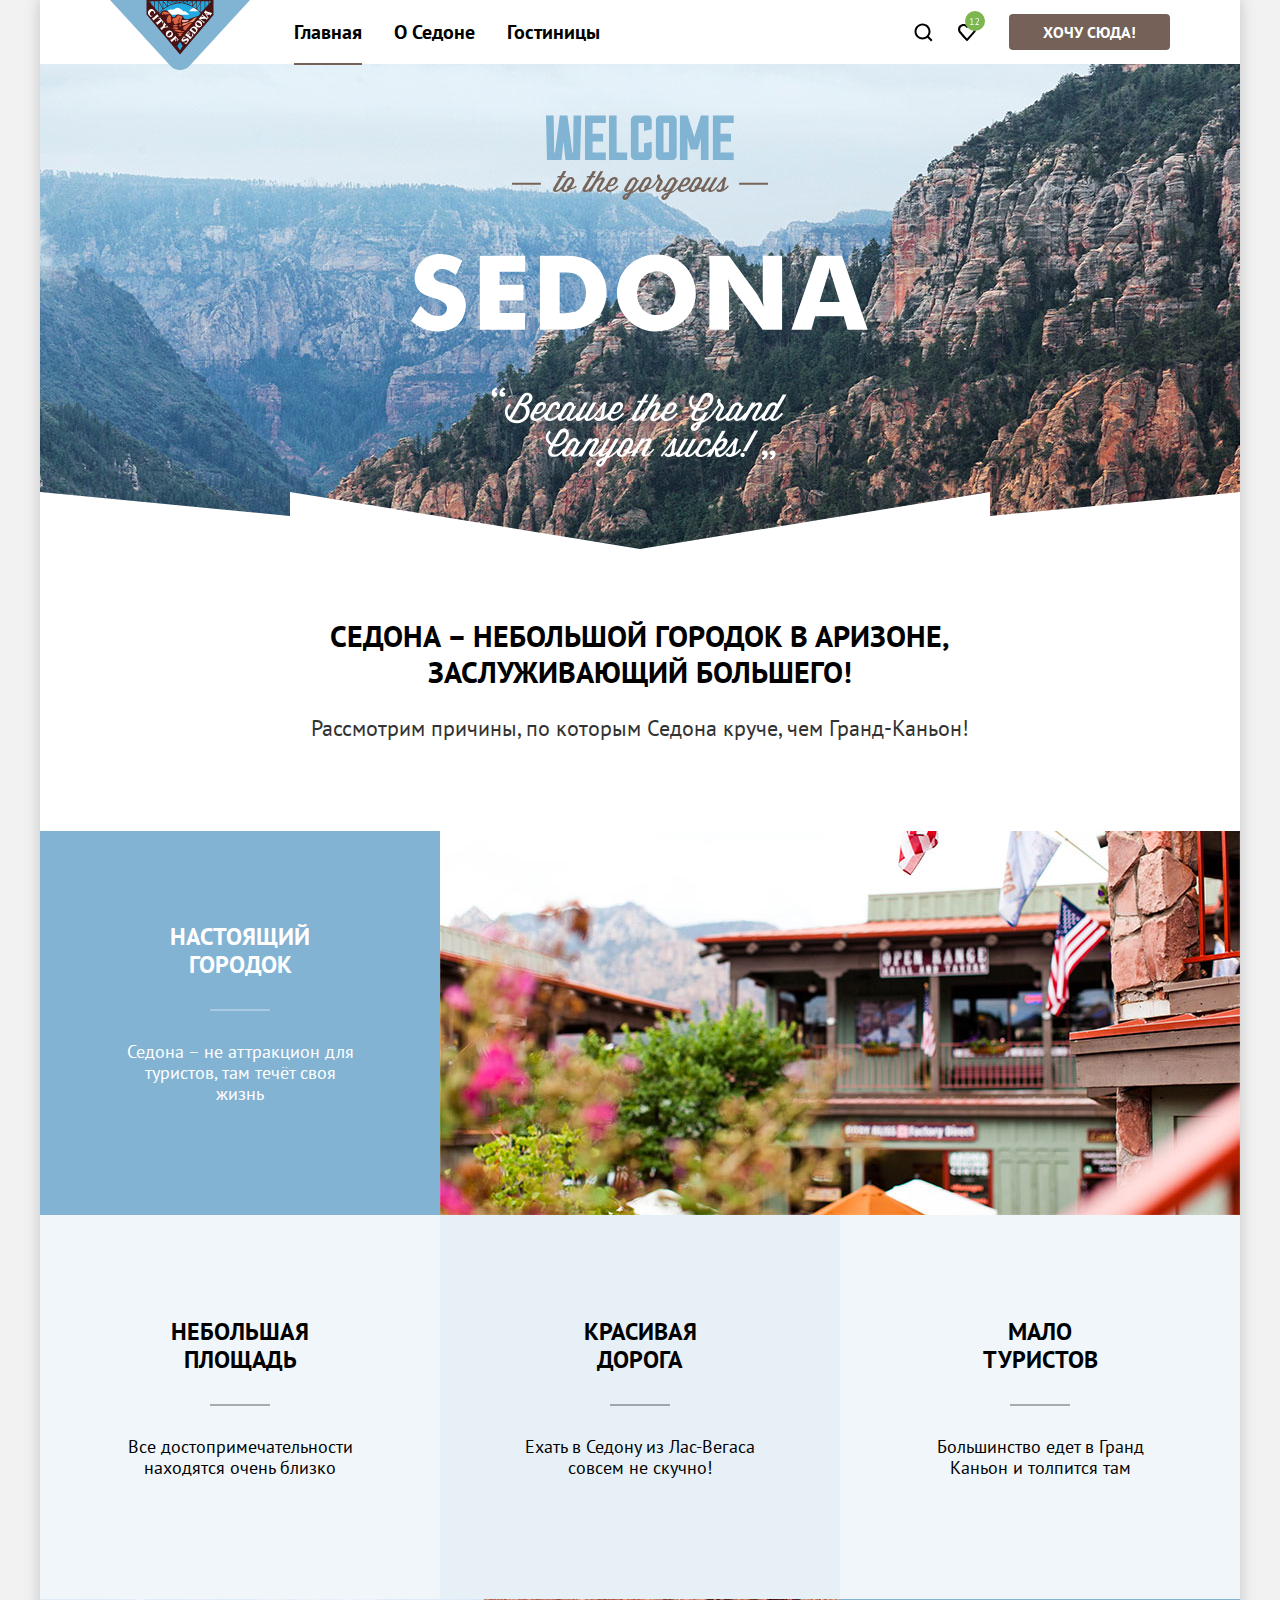
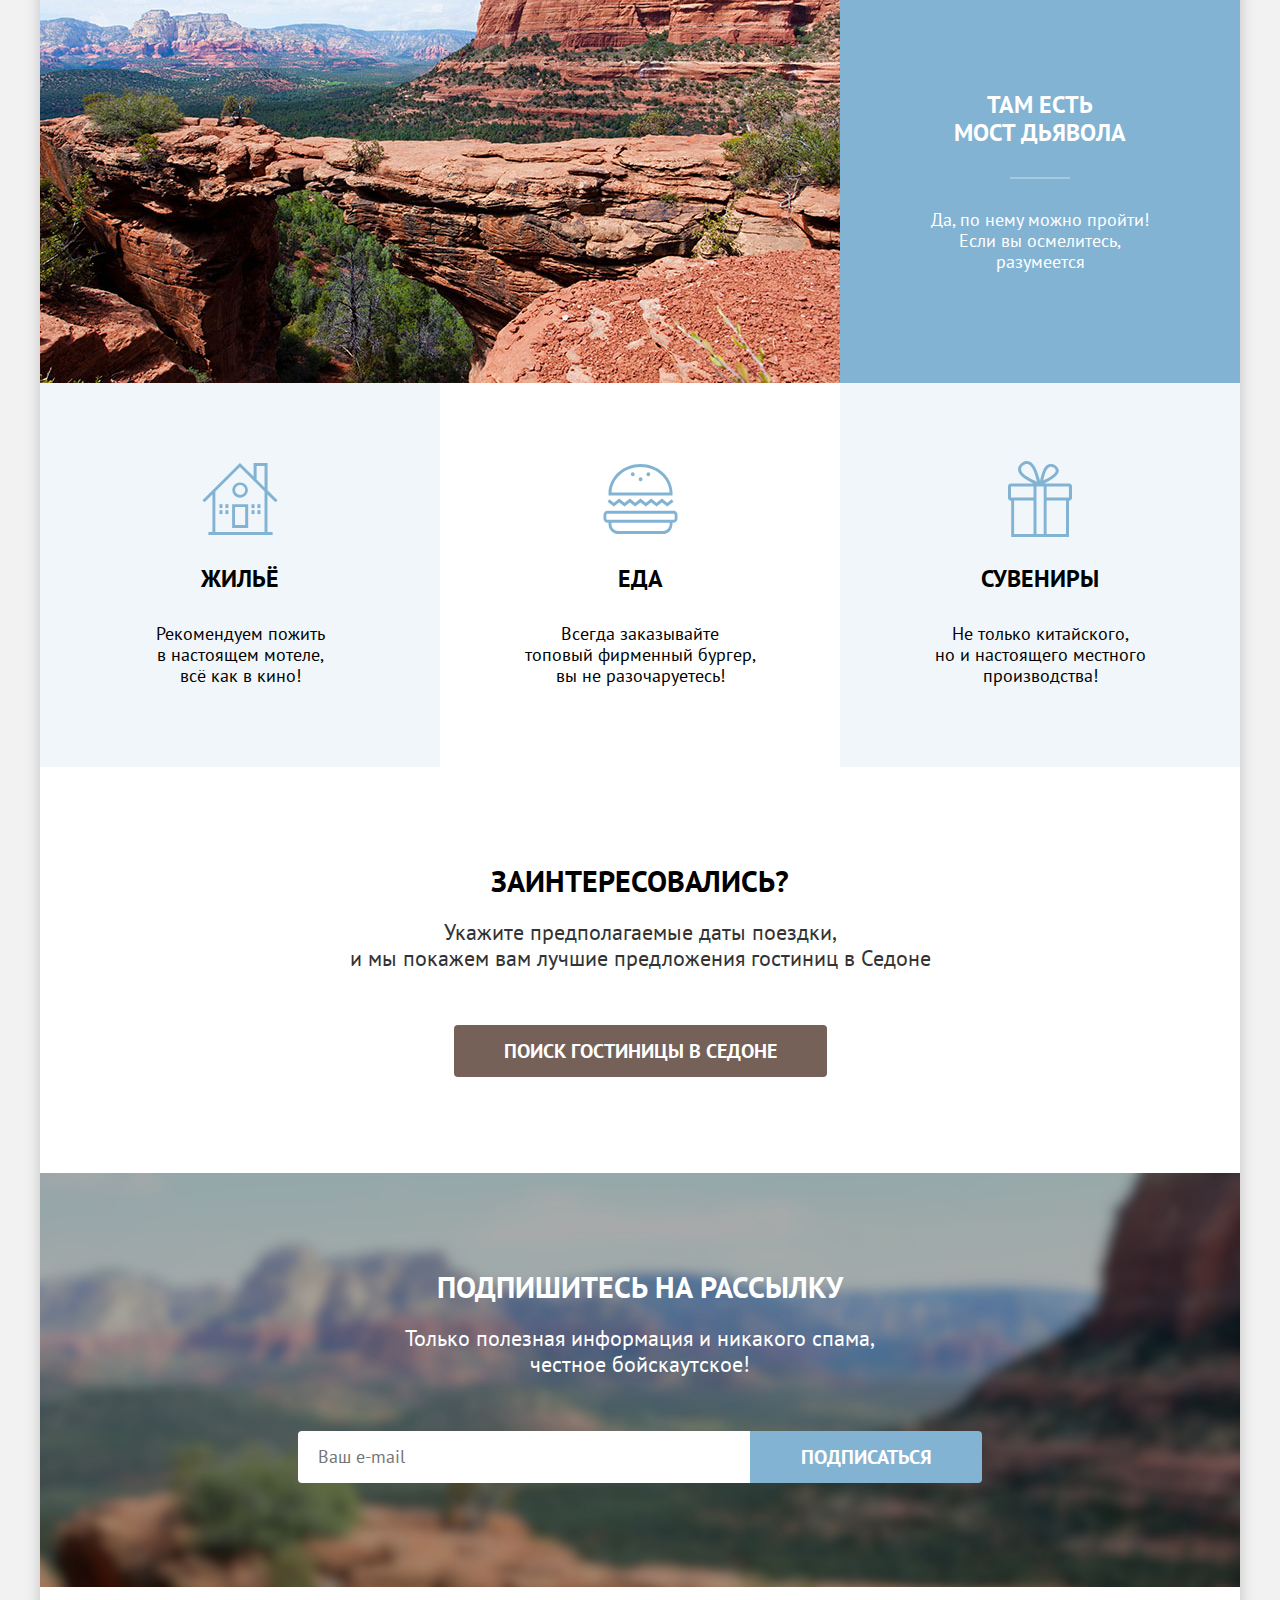
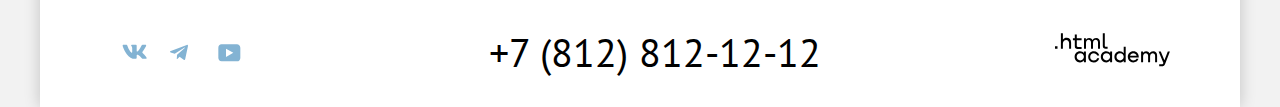
==== commit 85149ea7: "добавил скрипт для модального окна" ====
--- a/index.html
+++ b/index.html
@@ -147,7 +147,7 @@
     </footer>
         <!-- modal-container -->
         <!-- для отображения модального окна нужно удалить класс modal-container-close -->
-    <div class="modal-container modal-container-close">
+    <div class="modal-container modal-container-hidden">
       <div class="modal-wrapper">
         <button class="modal-close-btn">
           <span class="visually-hidden">Закрыть.</span>
@@ -192,5 +192,6 @@
       </div>
     </div>
     </div>
+    <script src="modal-container.js"></script>
   </body>
 </html>
--- a/styles/styles.css
+++ b/styles/styles.css
@@ -95,19 +95,20 @@
 
 .nav-item {
   position: relative;
-  margin: 20px 16px;
-}
-
-.nav-link {
-  padding: 20px 0;
+  margin: 20px 0;
+}
+
+.nav-list .nav-link {
+  padding: 20px 16px;
 }
 
 .nav-link-current::after {
   content: "";
   position: absolute;
   display: block;
-  width: 100%;
+  width: calc(100% - 32px);
   top: 43px;
+  left: 16px;
   border-bottom: 2px solid #756257;
   z-index: 1;
 }
@@ -464,9 +465,9 @@
   z-index: 1;
 }
 
-/* .modal-container-close {
+.modal-container-hidden {
   display: none;
-} */
+}
 
 .modal-wrapper {
   position: relative;
@@ -1331,7 +1332,7 @@
 
 .control-input:focus + .control-mark-checkbox,
 .radio:focus + .control-mark-radio {
-  border: 3px solid #83b3d3;
+  outline: 3px solid #83b3d3;
 }
 
 .control-input:active + .control-mark-checkbox,
@@ -1344,7 +1345,7 @@
 }
 
 .left-range-input:focus {
-  padding: 9px 20px;
+  padding: 9px 17px;
   background-color: #e6e6e6;
   border: 3px solid #83b3d3;
   border-radius: 4px 0 0 4px;
@@ -1352,14 +1353,14 @@
 }
 
 .left-range-input:active {
-  padding: 10px 20px;
+  padding: 10px 18px;
   background-color: #f2f2f2;
   border: 2px solid #000000;
   border-radius: 4px 0 0 4px;
 }
 
 .right-range-input:focus {
-  padding: 9px 20px;
+  padding: 9px 17px;
   background-color: #e6e6e6;
   border: 3px solid #83b3d3;
   border-radius: 0 4px 4px 0;
@@ -1367,7 +1368,7 @@
 }
 
 .right-range-input:active {
-  padding: 10px 20px;
+  padding: 10px 18px;
   background-color: #f2f2f2;
   border: 2px solid #000000;
   border-radius: 0 4px 4px 0;
@@ -1378,12 +1379,12 @@
 }
 
 .range-toggle:focus {
-  border: 3px solid #83b3d3;
+  outline: 3px solid #83b3d3;
   box-shadow: 0 4px 10px rgba(0, 0, 0, 0.25);
 }
 
 .range-toggle:active {
-  border: 2px solid #83b3d3;
+  outline: 2px solid #83b3d3;
   box-shadow: 0 7px 15px rgba(0, 0, 0, 0.4);
 }
 
@@ -1478,6 +1479,7 @@
 .departure-date-input:focus,
 .adults-count-wrapper:focus,
 .childs-count-wrapper:focus,
+.adults-count-input:focus .adults-count-wrapper,
 .childs-count-input:focus .childs-count-wrapper,
 .modal-close-btn:focus {
   background-color: #e6e6e6;
